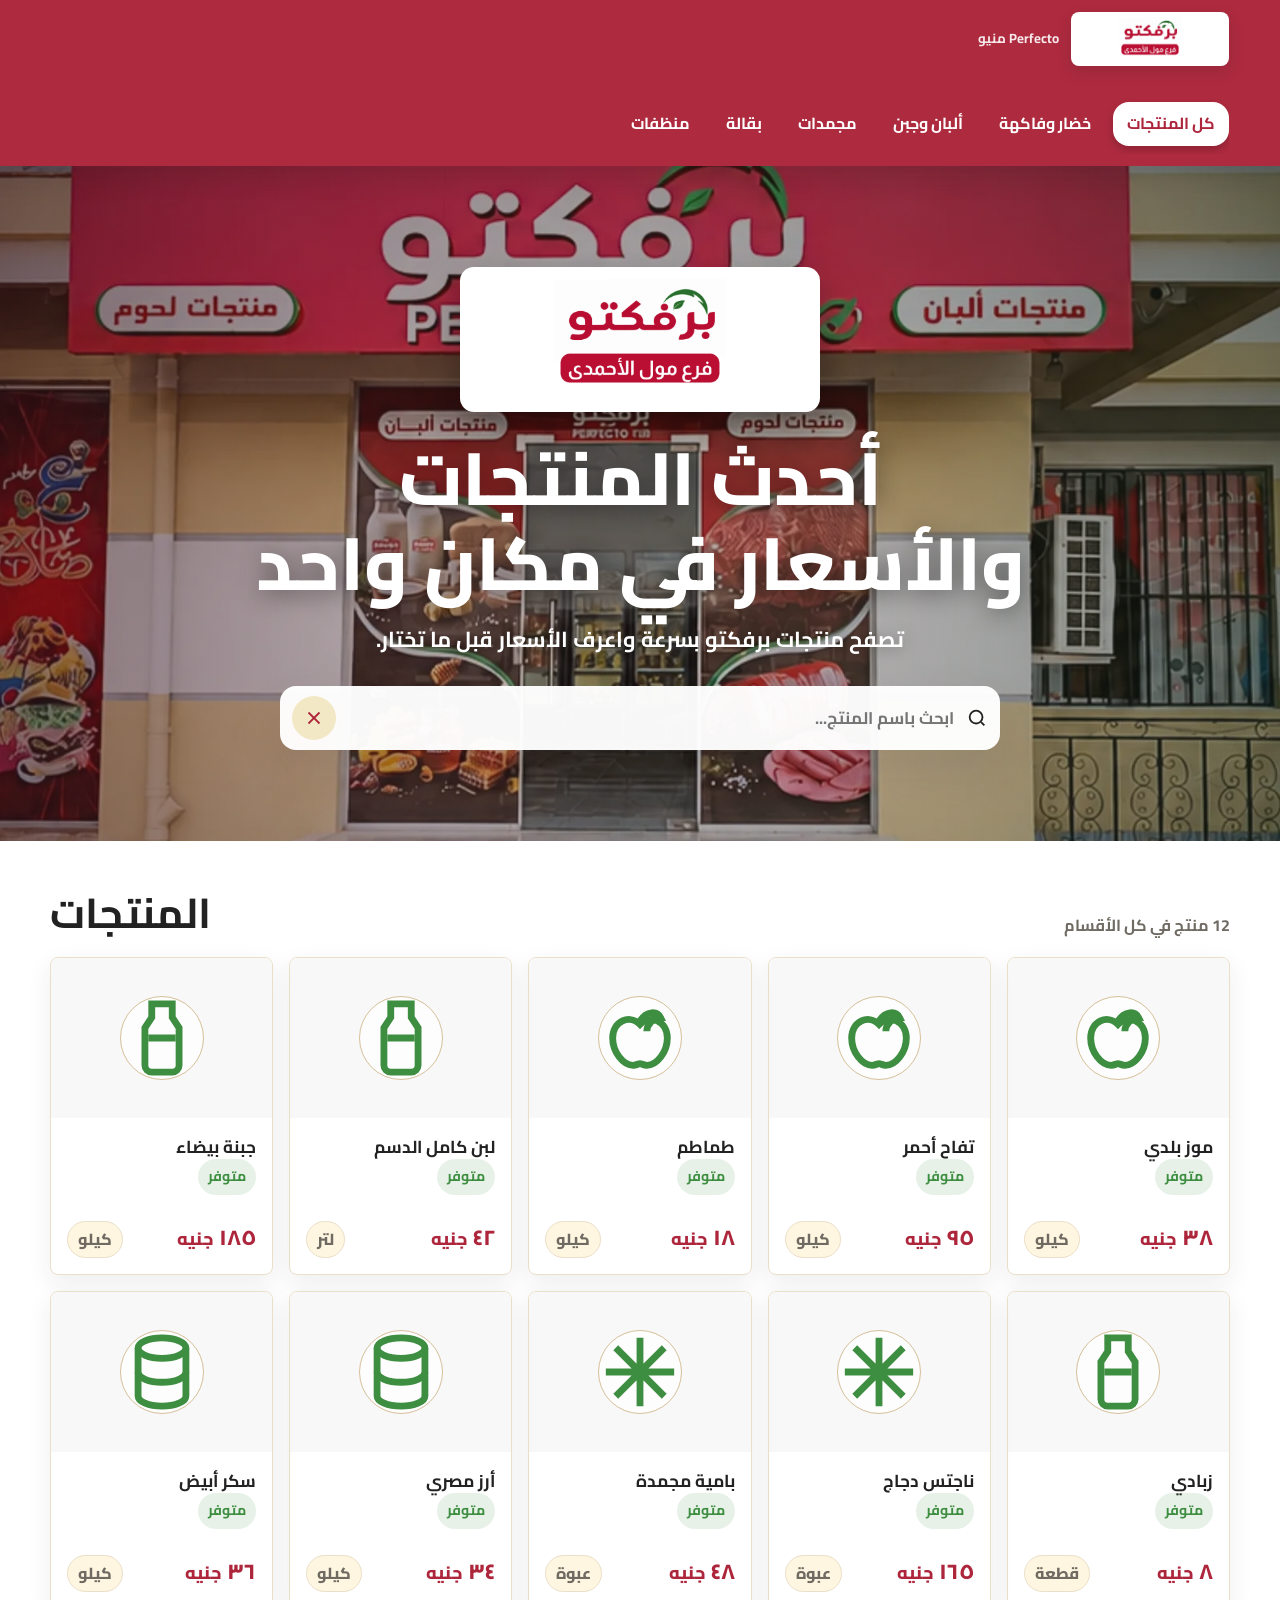
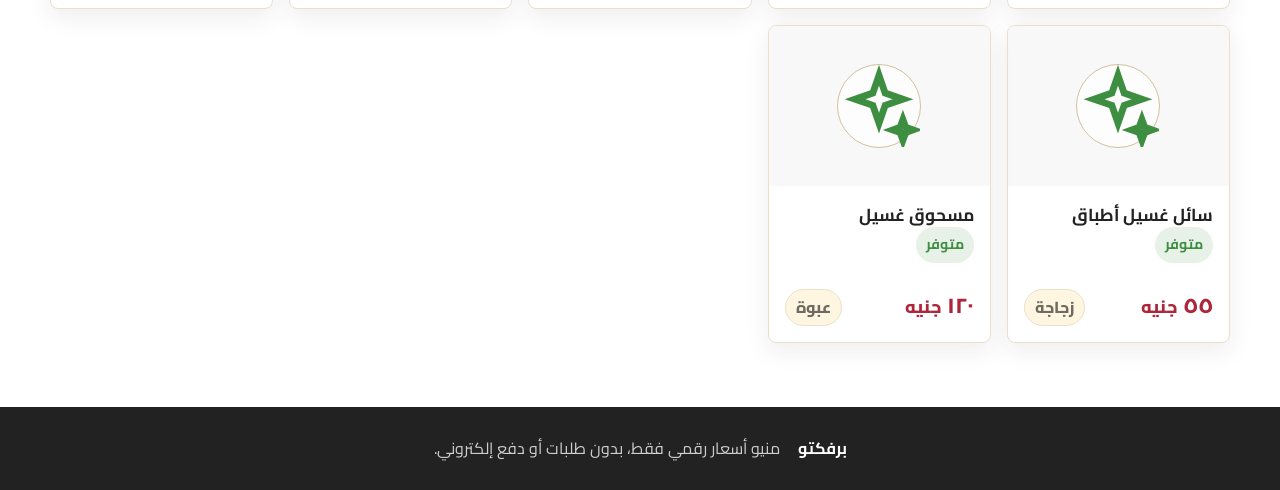
==== index.html @ bce6ad56 "1" ====
<!doctype html>
<html lang="ar" dir="rtl">
<head>
  <meta charset="utf-8">
  <meta name="viewport" content="width=device-width, initial-scale=1">
  <meta name="description" content="منيو برفكتو الرقمي لعرض المنتجات والأسعار فقط.">
  <title>Perfecto Tebo | منيو برفكتو</title>
  <link rel="preconnect" href="https://fonts.googleapis.com">
  <link rel="preconnect" href="https://fonts.gstatic.com" crossorigin>
  <link rel="preload" as="image" href="assets/images/storefront-hero.webp" fetchpriority="high">
  <link href="https://fonts.googleapis.com/css2?family=Cairo:wght@400;600;700;800&family=Tajawal:wght@400;500;700;800&display=swap" rel="stylesheet">
  <link rel="stylesheet" href="assets/css/styles.css?v=mobile-header-compact-20260912">
</head>
<body data-index-page>
  <header class="site-header" data-header>
    <a class="brand" href="index.html" aria-label="بيرفكتو ماركت منيو">
      <img class="brand-logo" src="assets/images/logo.png" alt="برفكتو" width="2000" height="1414">
      <span class="brand-text">
        <small>Perfecto منيو</small>
      </span>
    </a>
    <form class="search-panel header-search" role="search" aria-label="بحث سريع">
      <label class="sr-only" for="headerSearchInput">ابحث عن منتج</label>
      <span class="icon" data-icon="search" aria-hidden="true"></span>
      <input id="headerSearchInput" data-search type="search" placeholder="ابحث باسم المنتج..." autocomplete="off">
      <button type="button" data-clear-search aria-label="مسح البحث">
        <span class="icon" data-icon="x" aria-hidden="true"></span>
      </button>
    </form>
    <nav class="category-nav" data-header-categories></nav>
  </header>

  <main>
    <section class="hero">
      <img src="assets/images/storefront-hero.webp" alt="واجهة بيرفكتو ماركت" class="hero-image" width="1600" height="1600" fetchpriority="high">
      <div class="hero-overlay"></div>
      <div class="hero-content">
        <div class="hero-logo" aria-label="برفكتو">
          <img src="assets/images/logo.png" alt="برفكتو" width="2000" height="1414">
        </div>
        <h1>أحدث المنتجات والأسعار في مكان واحد</h1>
        <p>تصفح منتجات برفكتو بسرعة واعرف الأسعار قبل ما تختار.</p>
        <form class="search-panel" role="search">
          <label class="sr-only" for="searchInput">ابحث عن منتج</label>
          <span class="icon" data-icon="search" aria-hidden="true"></span>
          <input id="searchInput" data-search type="search" placeholder="ابحث باسم المنتج..." autocomplete="off">
          <button type="button" data-clear-search aria-label="مسح البحث">
            <span class="icon" data-icon="x" aria-hidden="true"></span>
          </button>
        </form>
      </div>
    </section>

    <section class="catalog-shell products-section" aria-labelledby="productsTitle">
      <div class="section-heading">
        <p data-results-count>جاري تحميل المنتجات...</p>
        <h2 id="productsTitle">المنتجات</h2>
      </div>
      <div class="product-grid" id="products" data-products></div>
      <div class="empty-state" data-empty hidden>
        <span class="icon" data-icon="search" aria-hidden="true"></span>
        <h3>لا توجد منتجات مطابقة</h3>
        <p>جرّب البحث بكلمة مختلفة أو اختر قسم آخر.</p>
      </div>
    </section>
  </main>

  <footer class="site-footer">
    <strong>برفكتو</strong>
    <span>منيو أسعار رقمي فقط، بدون طلبات أو دفع إلكتروني.</span>
  </footer>

  <script src="assets/js/app.js"></script>
</body>
</html>
---- assets/css/styles.css ----
:root {
  --red: #ad263c;
  --red-dark: #861b2c;
  --green: #3e8e41;
  --cream: #f3e8c5;
  --beige: #d6c09a;
  --charcoal: #222222;
  --muted: #6f6a62;
  --line: #eadfc9;
  --white: #ffffff;
  --shadow: 0 18px 45px rgba(34, 34, 34, .10);
  --soft-shadow: 0 8px 24px rgba(34, 34, 34, .08);
  --radius-card: 8px;
  --radius-control: 16px;
}

* { box-sizing: border-box; }

html {
  scroll-behavior: smooth;
  width: 100%;
  overflow-x: hidden;
}

body {
  margin: 0;
  font-family: "Cairo", "Tajawal", system-ui, sans-serif;
  background: var(--white);
  color: var(--charcoal);
  line-height: 1.7;
  width: 100%;
  min-width: 320px;
  min-height: 100vh;
  overflow-x: hidden;
}

a { color: inherit; text-decoration: none; }
img { display: block; max-width: 100%; }
button, input { font: inherit; }

main {
  width: 100%;
  min-width: 0;
  overflow: hidden;
}

.sr-only {
  position: absolute;
  width: 1px;
  height: 1px;
  overflow: hidden;
  clip: rect(0, 0, 0, 0);
  white-space: nowrap;
}

.site-header {
  position: sticky;
  top: 0;
  z-index: 50;
  display: flex;
  align-items: center;
  flex-wrap: wrap; /* Allow items to wrap on smaller screens */
  gap: 18px;
  min-height: 76px;
  width: 100%;
  max-width: 100%;
  padding: 12px clamp(16px, 4vw, 56px); /* padding-block for vertical padding */
  background: rgba(173, 38, 60, .98);
  color: var(--white);
  box-shadow: 0 10px 24px rgba(34, 34, 34, .14);
}

.site-header.compact {
  position: sticky;
}

.brand,
.hero-logo {
  display: inline-flex;
  align-items: center;
  gap: 12px;
}

.brand {
  flex-shrink: 0; /* Prevent the brand from shrinking */
}

.brand-text {
  min-width: 0;
}

.brand-text strong,
.brand-text small {
  overflow: hidden;
  text-overflow: ellipsis;
  white-space: nowrap;
}

.brand-logo {
  width: clamp(104px, 16vw, 158px);
  height: 54px;
  object-fit: contain;
  object-position: center;
  border-radius: 8px;
  background: var(--white);
  padding: 5px 8px;
  box-shadow: 0 6px 16px rgba(34, 34, 34, .16);
}

.brand-text,
.hero-logo span:last-child {
  display: grid;
  gap: 0;
}

.brand strong,
.hero-logo strong {
  font-size: clamp(1.15rem, 2.7vw, 1.8rem);
  line-height: 1.1;
}

.brand small,
.hero-logo small {
  opacity: .9;
  font-weight: 700;
  letter-spacing: 0;
}

.category-nav {
  display: flex;
  gap: 8px;
  align-items: center;
  overflow-x: auto;
  flex: 1 0 100%; /* Ensures it takes full width when wrapped, flex-grow, flex-shrink, flex-basis */
  min-width: 0;
  padding: 8px 0; /* Add vertical padding */
  margin-top: 10px; /* Add some margin from the brand when it wraps */
}

.category-link,
.back-link {
  min-height: 44px;
  display: inline-flex;
  align-items: center;
  gap: 8px;
  padding: 8px 14px;
  border-radius: var(--radius-control);
  font-weight: 700;
  transition: transform .2s ease, background .2s ease;
  white-space: nowrap;
}

.category-link:hover,
.back-link:hover {
  background: rgba(255, 255, 255, .16);
  transform: translateY(-1px);
}

.category-link.active {
  background: var(--white);
  color: var(--red);
  box-shadow: 0 4px 8px rgba(0,0,0,.2);
}

.hero {
  position: relative;
  width: 100%;
  min-width: 0;
  height: clamp(500px, 75vh, 680px);
  height: clamp(500px, 75svh, 680px);
  display: grid;
  place-items: center;
  overflow: hidden;
  isolation: isolate;
  background:
    radial-gradient(circle at 50% 18%, rgba(255, 255, 255, .16), transparent 34%),
    linear-gradient(135deg, var(--red), var(--red-dark) 54%, var(--cream));
}

.hero-image,
.hero-overlay {
  position: absolute;
  inset: 0;
  width: 100%;
  height: 100%;
}

.hero-image {
  object-fit: cover;
  object-position: center 34%;
  z-index: -2;
  background: var(--red);
}

.hero-overlay {
  z-index: -1;
  background:
    linear-gradient(180deg, rgba(34, 34, 34, .22), rgba(34, 34, 34, .18)),
    linear-gradient(90deg, rgba(173, 38, 60, .18), rgba(62, 142, 65, .10));
}

.hero-content {
  width: min(920px, calc(100% - 32px));
  color: var(--white);
  text-align: center;
  padding: 54px 0 44px;
  animation: fadeUp .55s ease both;
}

.hero-logo {
  justify-content: center;
  margin-bottom: 24px;
}

.hero-logo img {
  width: min(360px, 82vw);
  max-height: 145px;
  object-fit: contain;
  border-radius: 14px;
  background: var(--white);
  padding: 12px 20px;
  box-shadow: 0 18px 40px rgba(0, 0, 0, .34);
}

.hero h1 {
  margin: 0;
  font-size: clamp(2rem, 7vw, 4.6rem);
  line-height: 1.15;
  font-weight: 800;
  text-shadow: 0 3px 24px rgba(0, 0, 0, .45);
  text-wrap: balance;
}

.hero p {
  margin: 16px auto 28px;
  max-width: 680px;
  font-size: clamp(1rem, 2.8vw, 1.35rem);
  font-weight: 700;
  text-shadow: 0 2px 16px rgba(0, 0, 0, .35);
  text-wrap: balance;
}

.search-panel {
  position: relative;
  display: flex;
  align-items: center;
  gap: 10px;
  width: min(720px, 100%);
  min-height: 64px;
  margin: 0 auto;
  padding: 8px 12px;
  border-radius: var(--radius-control);
  background: rgba(255, 255, 255, .97);
  color: var(--charcoal);
  box-shadow: var(--shadow);
}

.header-search {
  display: none;
}

.search-panel input {
  flex: 1;
  min-width: 0;
  border: 0;
  outline: 0;
  background: transparent;
  color: var(--charcoal);
  font-size: 1.05rem;
  font-weight: 700;
}

.search-panel button {
  display: grid;
  place-items: center;
  width: 44px;
  height: 44px;
  border: 0;
  border-radius: 50%;
  background: var(--cream);
  color: var(--red);
  cursor: pointer;
}

.sticky-search {
  position: sticky;
  top: 92px;
  z-index: 20;
  margin-top: 20px;
}

.catalog-shell,
.page-title {
  width: min(1180px, calc(100% - 32px));
  margin: 0 auto;
}

.catalog-shell {
  padding: 48px 0 8px;
}

.products-section {
  padding-bottom: 64px;
}

.section-heading {
  display: flex;
  align-items: end;
  justify-content: space-between;
  gap: 16px;
  margin-bottom: 18px;
}

.section-heading p,
.page-title p {
  margin: 0;
  color: var(--muted);
  font-weight: 700;
}

.section-heading h2,
.page-title h1 {
  margin: 0;
  font-size: clamp(1.7rem, 4vw, 2.6rem);
  line-height: 1.2;
}

.category-strip {
  display: grid;
  grid-template-columns: repeat(auto-fit, minmax(170px, 1fr));
  gap: 14px;
}

.category-card {
  min-height: 118px;
  border: 1px solid var(--line);
  border-radius: var(--radius-card);
  background: linear-gradient(180deg, #fff, #fffaf0);
  padding: 18px;
  text-align: right;
  cursor: pointer;
  box-shadow: var(--soft-shadow);
  transition: transform .22s ease, box-shadow .22s ease, background .22s ease, color .22s ease;
}

.category-card:hover,
.product-card:hover {
  transform: translateY(-4px);
  box-shadow: var(--shadow);
}

.category-card.active {
  color: var(--white);
  background: var(--red);
  border-color: var(--red);
}

.category-card .icon {
  color: var(--green);
  margin-bottom: 12px;
}

.category-card.active .icon {
  color: var(--white);
}

.category-card strong {
  display: block;
  font-size: 1.1rem;
  line-height: 1.4;
}

.category-card small {
  color: inherit;
  opacity: .82;
  font-weight: 700;
}

.product-grid {
  display: grid;
  grid-template-columns: repeat(auto-fill, minmax(210px, 1fr));
  gap: 16px;
}

.product-card {
  display: grid;
  grid-template-rows: 160px 1fr;
  min-height: 318px;
  border: 1px solid var(--line);
  border-radius: var(--radius-card);
  background: var(--white);
  overflow: hidden;
  box-shadow: var(--soft-shadow);
  animation: fadeUp .34s ease both;
  transition: transform .22s ease, box-shadow .22s ease, opacity .22s ease;
}

.product-card.unavailable {
  opacity: .78;
}

.product-media {
  display: grid;
  place-items: center;
  overflow: hidden;
  background: #f8f8f8;
}

.product-media img {
  width: 100%;
  height: 100%;
  object-fit: cover;
}

.product-card.unavailable .product-media img {
  opacity: .78;
}

.placeholder {
  width: 84px;
  height: 84px;
  display: grid;
  place-items: center;
  border-radius: 50%;
  color: var(--green);
  background: rgba(255, 255, 255, .7);
  border: 1px solid var(--beige);
}

.product-body {
  display: flex;
  flex-direction: column;
  gap: 10px;
  padding: 16px;
}

.product-body h3 {
  margin: 0;
  font-size: 1.08rem;
  line-height: 1.45;
  overflow-wrap: anywhere;
}

.product-meta {
  display: flex;
  align-items: baseline;
  justify-content: space-between;
  gap: 8px;
  margin-top: auto;
}

.status-badge {
  display: inline-flex;
  align-items: center;
  padding: 6px 10px;
  border-radius: 999px;
  font-weight: 700;
  font-size: .88rem;
}

.status-available {
  background: rgba(62, 142, 65, .12);
  color: var(--green);
}

.status-unavailable {
  background: rgba(111, 106, 98, .12);
  color: var(--muted);
}

.price {
  display: flex;
  align-items: baseline;
  gap: 5px;
  color: var(--red);
  font-weight: 800;
  font-size: 1.35rem;
}

.unit {
  color: var(--muted);
  font-weight: 800;
  background: #fff6e1;
  border: 1px solid var(--line);
  border-radius: 999px;
  padding: 4px 10px;
  white-space: nowrap;
}

.availability {
  display: inline-flex;
  align-items: center;
  gap: 6px;
  color: var(--green);
  font-weight: 800;
  font-size: .9rem;
}

.availability::before {
  content: "";
  width: 8px;
  height: 8px;
  border-radius: 50%;
  background: currentColor;
}

.empty-state {
  margin: 24px 0;
  padding: 42px 20px;
  text-align: center;
  border-radius: var(--radius-card);
  border: 1px dashed var(--beige);
  background: var(--cream);
}

.empty-state h3 {
  margin: 8px 0 4px;
}

.empty-state p {
  margin: 0;
  color: var(--muted);
  font-weight: 700;
}

.page-main {
  background: linear-gradient(180deg, var(--cream), var(--white) 280px);
}

.page-title {
  padding: 34px 0 8px;
}

.back-link {
  color: var(--red);
  background: rgba(255, 255, 255, .78);
  margin-bottom: 14px;
}

.site-footer {
  display: flex;
  flex-wrap: wrap;
  align-items: center;
  justify-content: center;
  gap: 10px 18px;
  padding: 28px 16px;
  background: var(--charcoal);
  color: var(--white);
  text-align: center;
}

.site-footer span {
  color: rgba(255, 255, 255, .78);
}

.icon {
  width: 22px;
  height: 22px;
  display: inline-block;
  flex: 0 0 auto;
}

@keyframes fadeUp {
  from { opacity: 0; transform: translateY(12px); }
  to { opacity: 1; transform: translateY(0); }
}

@media (max-width: 720px) {
  main {
    padding-top: 118px;
  }

  .site-header,
  .site-header.compact {
    position: fixed;
    inset: 0 0 auto 0;
    display: grid;
    grid-template-columns: 1fr;
    align-items: start;
    min-height: 118px;
    padding: 8px 10px 10px;
    gap: 6px;
  }

  .top-nav {
    display: none;
  }

  .brand {
    width: 100%;
    justify-content: space-between;
    flex-direction: row-reverse;
  }

  .category-nav {
    display: flex;
    flex: none;
    width: 100%;
    order: 3;
    gap: 7px;
    margin: 0;
    padding: 2px 0 4px;
    overflow-x: auto;
    overscroll-behavior-inline: contain;
    scrollbar-width: none;
    scroll-snap-type: x proximity;
  }

  .category-nav::-webkit-scrollbar {
    display: none;
  }

  .category-link {
    min-height: 36px;
    padding: 6px 12px;
    border-radius: 999px;
    font-size: .82rem;
    background: rgba(255, 255, 255, .13);
    scroll-snap-align: start;
  }

  .category-link.active {
    background: var(--white);
    color: var(--red);
    box-shadow: 0 5px 14px rgba(34, 34, 34, .18);
  }

  .site-header .header-search {
    display: flex;
    order: 2;
    width: 100%;
    height: 0;
    min-height: 0;
    max-height: 0;
    margin: 0;
    padding: 0 8px;
    opacity: 0;
    overflow: hidden;
    transform: translateY(-8px) scale(.985);
    pointer-events: none;
    visibility: hidden;
    box-shadow: 0 10px 24px rgba(34, 34, 34, .16);
    transition:
      height .28s ease,
      max-height .28s ease,
      min-height .28s ease,
      padding .28s ease,
      visibility .28s ease,
      opacity .2s ease,
      transform .28s ease;
  }

  body.is-scrolled .site-header .header-search {
    height: auto;
    min-height: 46px;
    max-height: 54px;
    padding: 5px 8px;
    opacity: 1;
    transform: translateY(0) scale(1);
    pointer-events: auto;
    visibility: visible;
  }

  body.is-scrolled .site-header {
    background: rgba(173, 38, 60, .98);
    box-shadow: 0 12px 28px rgba(34, 34, 34, .20);
  }

  .brand small {
    font-size: .75rem;
  }

  .hero {
    height: clamp(445px, 72vh, 545px);
    height: clamp(445px, 72svh, 545px);
    align-items: start;
  }

  .hero-image {
    object-position: center 8%;
  }

  .hero-content {
    width: calc(100% - 24px);
    padding: 34px 0 22px;
    transform: translateY(-18px);
  }

  .hero-logo {
    margin-bottom: 16px;
  }

  .brand-logo {
    width: 96px;
    height: 46px;
  }

  .hero-logo img {
    width: min(270px, 76vw);
    max-height: 110px;
    padding: 8px 14px;
  }

  .hero h1 {
    font-size: clamp(1.55rem, 7vw, 2.2rem);
  }

  .hero p {
    margin: 10px auto 16px;
    font-size: .95rem;
  }

  .search-panel {
    min-height: 58px;
  }

  .site-header .header-search {
    min-height: 0;
  }

  .hero .search-panel {
    transition: opacity .22s ease, transform .26s ease;
  }

  body.is-scrolled .hero .search-panel {
    opacity: 0;
    transform: translateY(-14px) scale(.97);
    pointer-events: none;
  }

  .catalog-shell,
  .page-title {
    width: min(100% - 24px, 1180px);
  }

  .catalog-shell {
    padding-top: 34px;
  }

  .products-section {
    padding-bottom: 44px;
  }

  .section-heading {
    display: grid;
    align-items: start;
  }

  .section-heading h2,
  .page-title h1 {
    font-size: clamp(1.45rem, 7vw, 2rem);
  }

  .section-heading p,
  .page-title p {
    font-size: .9rem;
  }

  .category-strip {
    display: flex;
    overflow-x: auto;
    margin-inline: -12px;
    padding-inline: 12px;
    padding-bottom: 8px;
    scroll-snap-type: x mandatory;
  }

  .category-card {
    min-width: clamp(142px, 42vw, 176px);
    min-height: 104px;
    padding: 14px;
    scroll-snap-align: start;
  }

  .category-card strong {
    font-size: 1rem;
  }

  .category-card small {
    font-size: .78rem;
  }

  .product-grid {
    grid-template-columns: 1fr;
    gap: 12px;
  }

  .product-card {
    grid-template-columns: clamp(104px, 34vw, 132px) minmax(0, 1fr);
    grid-template-rows: auto;
    min-height: 136px;
  }

  .product-media {
    min-height: 136px;
  }

  .product-body {
    padding: 12px;
    gap: 8px;
  }

  .product-body h3 {
    font-size: 1rem;
  }

  .price {
    font-size: clamp(1.18rem, 6vw, 1.45rem);
  }

  .unit {
    padding: 3px 8px;
    font-size: .78rem;
  }

  .sticky-search {
    top: 82px;
  }
}

@media (max-width: 480px) {
  main {
    padding-top: 112px;
  }

  .site-header {
    min-height: 112px;
    padding: 7px 10px 9px;
  }

  .brand {
    gap: 8px;
  }

  .brand-logo {
    width: clamp(82px, 28vw, 108px);
    height: 42px;
    padding: 4px 6px;
  }

  .brand strong {
    font-size: .98rem;
  }

  .brand small {
    font-size: .68rem;
  }

  .hero {
    height: clamp(430px, 72vh, 500px);
    height: clamp(430px, 72svh, 500px);
  }

  .hero-content {
    width: calc(100% - 20px);
    padding-top: 26px;
    transform: translateY(-18px);
  }

  .hero-logo {
    margin-bottom: 12px;
  }

  .hero-logo img {
    width: min(240px, 72vw);
    max-height: 96px;
    border-radius: 12px;
  }

  .hero h1 {
    font-size: clamp(1.35rem, 7vw, 1.9rem);
    line-height: 1.22;
  }

  .hero p {
    font-size: .88rem;
    line-height: 1.55;
  }

  .search-panel {
    min-height: 52px;
    gap: 8px;
    padding: 6px 8px;
    border-radius: 14px;
  }

  .site-header .header-search {
    border-radius: 14px;
    height: 0;
    min-height: 0;
  }

  body.is-scrolled .site-header .header-search {
    height: auto;
    min-height: 44px;
    max-height: 50px;
    padding: 5px 8px;
  }

  .search-panel input {
    font-size: .9rem;
  }

  .search-panel button {
    width: 38px;
    height: 38px;
  }

  .icon {
    width: 20px;
    height: 20px;
  }

  .catalog-shell,
  .page-title {
    width: min(100% - 20px, 1180px);
  }

  .page-title {
    padding-top: 24px;
  }

  .back-link {
    min-height: 40px;
    padding: 7px 11px;
  }

  .product-card {
    grid-template-columns: clamp(96px, 32vw, 118px) minmax(0, 1fr);
    min-height: 128px;
  }

  .product-media {
    min-height: 128px;
  }

  .placeholder {
    width: 68px;
    height: 68px;
  }
}

@media (max-width: 360px) {
  .brand small {
    display: none;
  }

  .site-header {
    min-height: 104px;
  }

  main {
    padding-top: 104px;
  }

  .hero {
    height: clamp(405px, 72vh, 460px);
    height: clamp(405px, 72svh, 460px);
  }

  .hero-logo img {
    width: min(210px, 70vw);
    max-height: 84px;
  }

  .hero h1 {
    font-size: clamp(1.22rem, 7vw, 1.6rem);
  }

  .hero p {
    display: none;
  }

  .product-card {
    grid-template-columns: 92px minmax(0, 1fr);
  }

  .product-media {
    min-height: 122px;
  }

  .product-body {
    padding: 10px;
  }

  .availability {
    font-size: .78rem;
  }
}

@media (max-height: 520px) and (orientation: landscape) {
  .hero {
    height: auto;
    min-height: 360px;
  }

  .hero-content {
    padding: 22px 0;
  }

  .hero-logo img {
    width: min(220px, 42vw);
    max-height: 86px;
  }

  .hero p {
    display: none;
  }
}
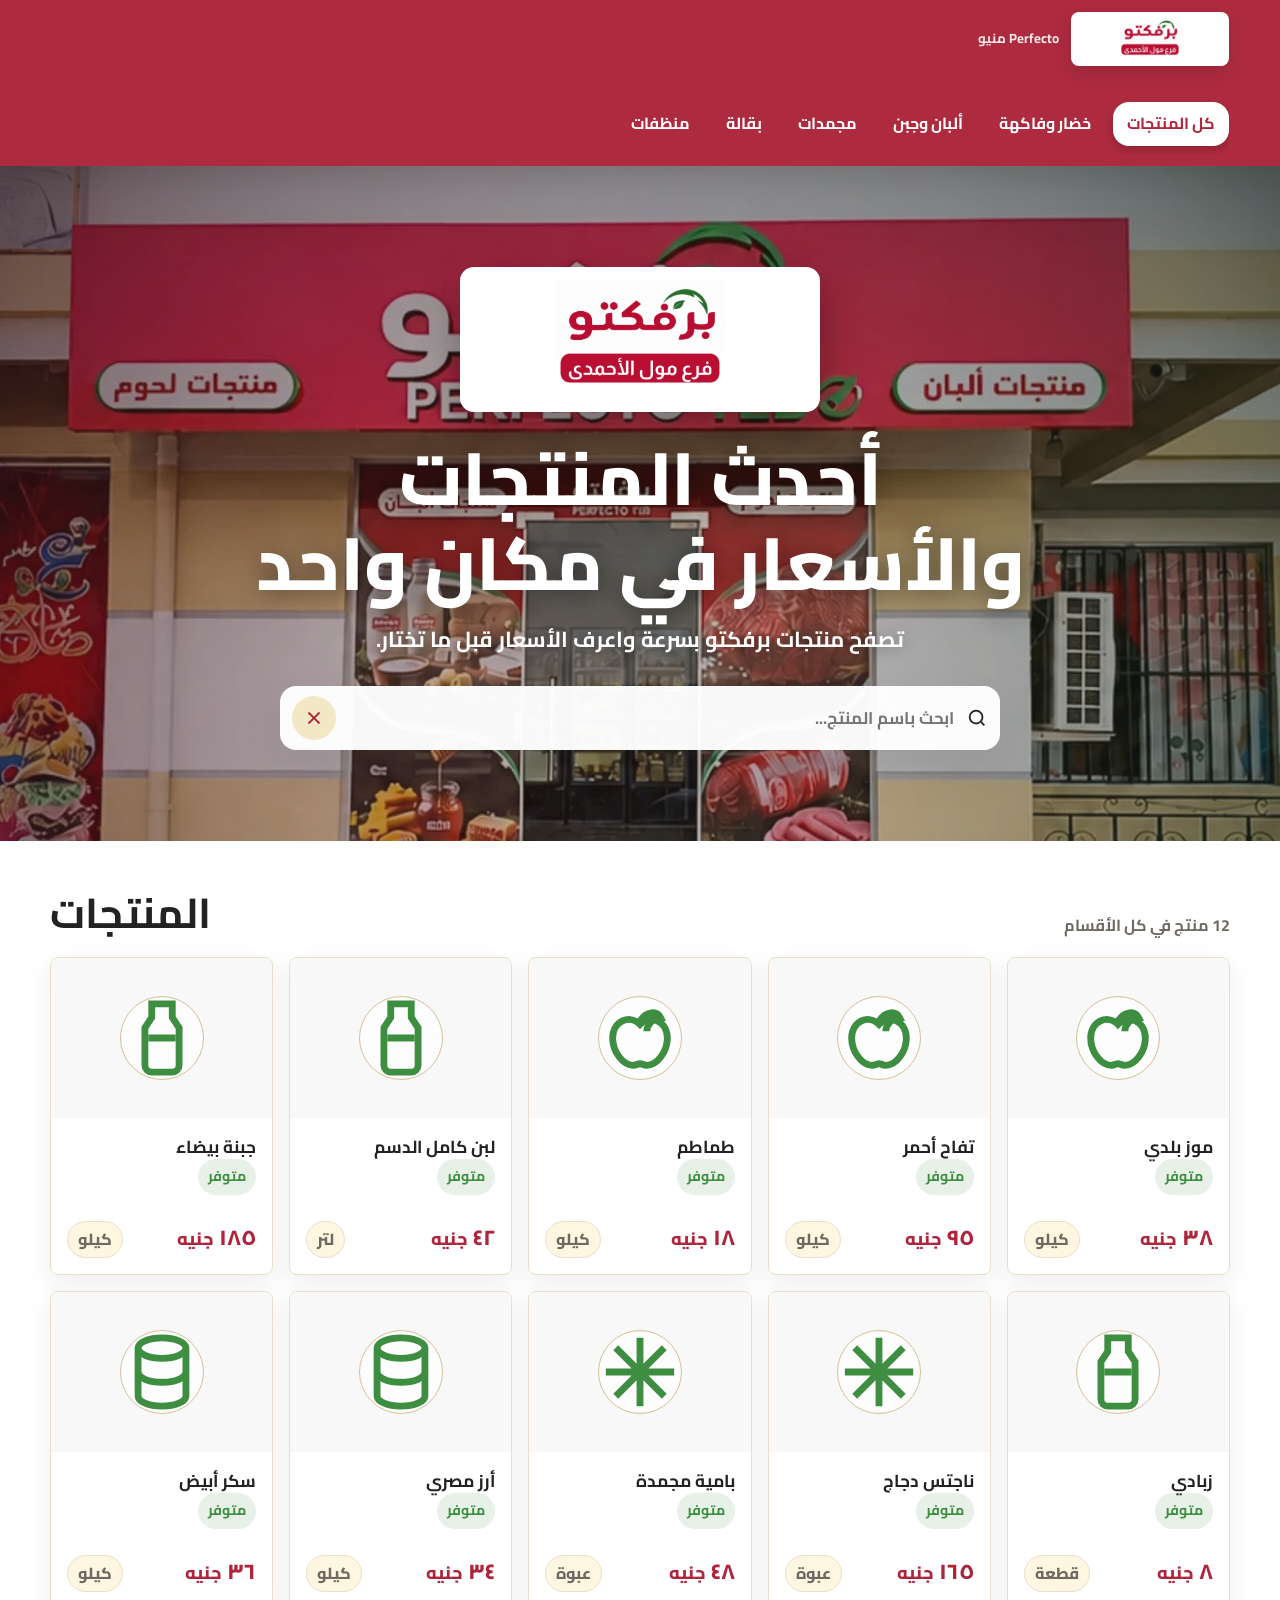
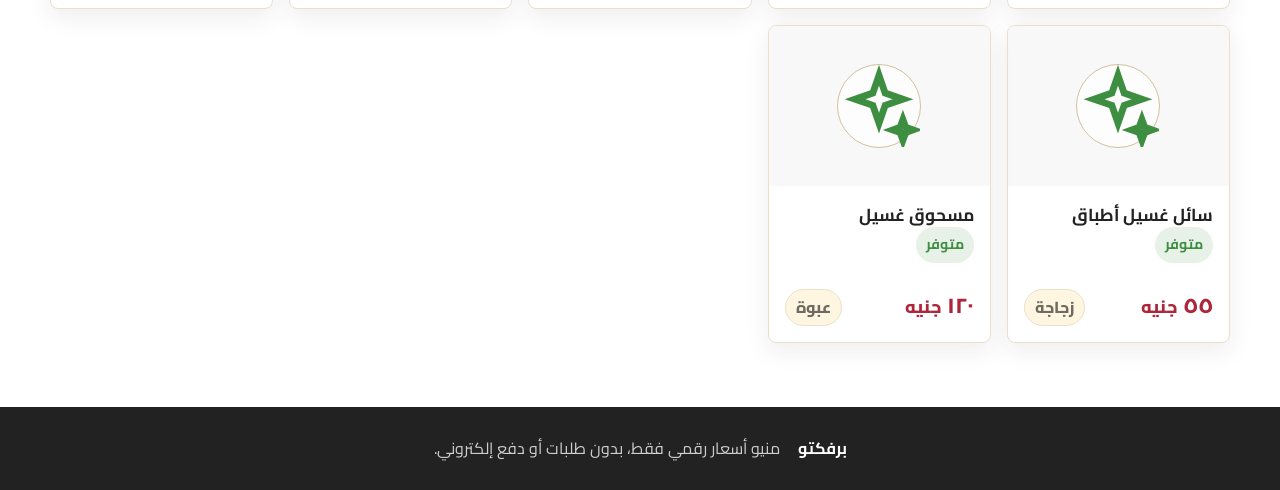
==== commit ff566012: "36" ====
--- a/index.html
+++ b/index.html
@@ -9,7 +9,7 @@
   <link rel="preconnect" href="https://fonts.gstatic.com" crossorigin>
   <link rel="preload" as="image" href="assets/images/storefront-hero.webp" fetchpriority="high">
   <link href="https://fonts.googleapis.com/css2?family=Cairo:wght@400;600;700;800&family=Tajawal:wght@400;500;700;800&display=swap" rel="stylesheet">
-  <link rel="stylesheet" href="assets/css/styles.css?v=mobile-header-compact-20260912">
+  <link rel="stylesheet" href="assets/css/styles.css?v=mobile-categories-search-20260912">
 </head>
 <body data-index-page>
   <header class="site-header" data-header>
@@ -48,6 +48,7 @@
             <span class="icon" data-icon="x" aria-hidden="true"></span>
           </button>
         </form>
+        <nav class="category-nav hero-category-nav" data-hero-categories aria-label="أقسام المنتجات"></nav>
       </div>
     </section>
 
@@ -70,6 +71,6 @@
     <span>منيو أسعار رقمي فقط، بدون طلبات أو دفع إلكتروني.</span>
   </footer>
 
-  <script src="assets/js/app.js"></script>
+  <script src="assets/js/app.js?v=mobile-categories-search-20260912"></script>
 </body>
 </html>
--- a/assets/css/styles.css
+++ b/assets/css/styles.css
@@ -137,6 +137,10 @@
   margin-top: 10px; /* Add some margin from the brand when it wraps */
 }
 
+.hero-category-nav {
+  display: none;
+}
+
 .category-link,
 .back-link {
   min-height: 44px;
@@ -570,6 +574,10 @@
     padding-top: 118px;
   }
 
+  body[data-index-page] main {
+    padding-top: 0;
+  }
+
   .site-header,
   .site-header.compact {
     position: fixed;
@@ -580,6 +588,12 @@
     min-height: 118px;
     padding: 8px 10px 10px;
     gap: 6px;
+    transition: background .24s ease, box-shadow .24s ease, min-height .24s ease;
+  }
+
+  body[data-index-page]:not(.is-scrolled) .site-header {
+    background: linear-gradient(180deg, rgba(34, 34, 34, .46), rgba(34, 34, 34, .06) 78%, transparent);
+    box-shadow: none;
   }
 
   .top-nav {
@@ -606,6 +620,19 @@
     scroll-snap-type: x proximity;
   }
 
+  body[data-index-page]:not(.is-scrolled) .site-header .category-nav {
+    height: 0;
+    min-height: 0;
+    max-height: 0;
+    padding-top: 0;
+    padding-bottom: 0;
+    opacity: 0;
+    overflow: hidden;
+    transform: translateY(-8px) scale(.985);
+    pointer-events: none;
+    visibility: hidden;
+  }
+
   .category-nav::-webkit-scrollbar {
     display: none;
   }
@@ -623,6 +650,17 @@
     background: var(--white);
     color: var(--red);
     box-shadow: 0 5px 14px rgba(34, 34, 34, .18);
+  }
+
+  .site-header .category-nav,
+  .hero-category-nav {
+    transition:
+      max-height .28s ease,
+      min-height .28s ease,
+      padding .28s ease,
+      visibility .28s ease,
+      opacity .2s ease,
+      transform .28s ease;
   }
 
   .site-header .header-search {
@@ -682,8 +720,8 @@
 
   .hero-content {
     width: calc(100% - 24px);
-    padding: 34px 0 22px;
-    transform: translateY(-18px);
+    padding: 126px 0 22px;
+    transform: translateY(-8px);
   }
 
   .hero-logo {
@@ -722,7 +760,35 @@
     transition: opacity .22s ease, transform .26s ease;
   }
 
-  body.is-scrolled .hero .search-panel {
+  .hero-category-nav {
+    display: flex;
+    width: min(100%, 720px);
+    margin: 10px auto 0;
+    padding: 2px 0 4px;
+    overflow-x: auto;
+    overscroll-behavior-inline: contain;
+    scrollbar-width: none;
+  }
+
+  .hero-category-nav::-webkit-scrollbar {
+    display: none;
+  }
+
+  .hero-category-nav .category-link {
+    background: rgba(255, 255, 255, .24);
+    color: var(--white);
+    text-shadow: 0 2px 10px rgba(0, 0, 0, .28);
+    box-shadow: 0 8px 18px rgba(34, 34, 34, .16);
+  }
+
+  .hero-category-nav .category-link.active {
+    background: var(--white);
+    color: var(--red);
+    text-shadow: none;
+  }
+
+  body.is-scrolled .hero .search-panel,
+  body.is-scrolled .hero-category-nav {
     opacity: 0;
     transform: translateY(-14px) scale(.97);
     pointer-events: none;
@@ -823,6 +889,10 @@
     padding-top: 112px;
   }
 
+  body[data-index-page] main {
+    padding-top: 0;
+  }
+
   .site-header {
     min-height: 112px;
     padding: 7px 10px 9px;
@@ -853,8 +923,8 @@
 
   .hero-content {
     width: calc(100% - 20px);
-    padding-top: 26px;
-    transform: translateY(-18px);
+    padding-top: 116px;
+    transform: translateY(-8px);
   }
 
   .hero-logo {
@@ -953,9 +1023,17 @@
     padding-top: 104px;
   }
 
+  body[data-index-page] main {
+    padding-top: 0;
+  }
+
   .hero {
     height: clamp(405px, 72vh, 460px);
     height: clamp(405px, 72svh, 460px);
+  }
+
+  .hero-content {
+    padding-top: 108px;
   }
 
   .hero-logo img {
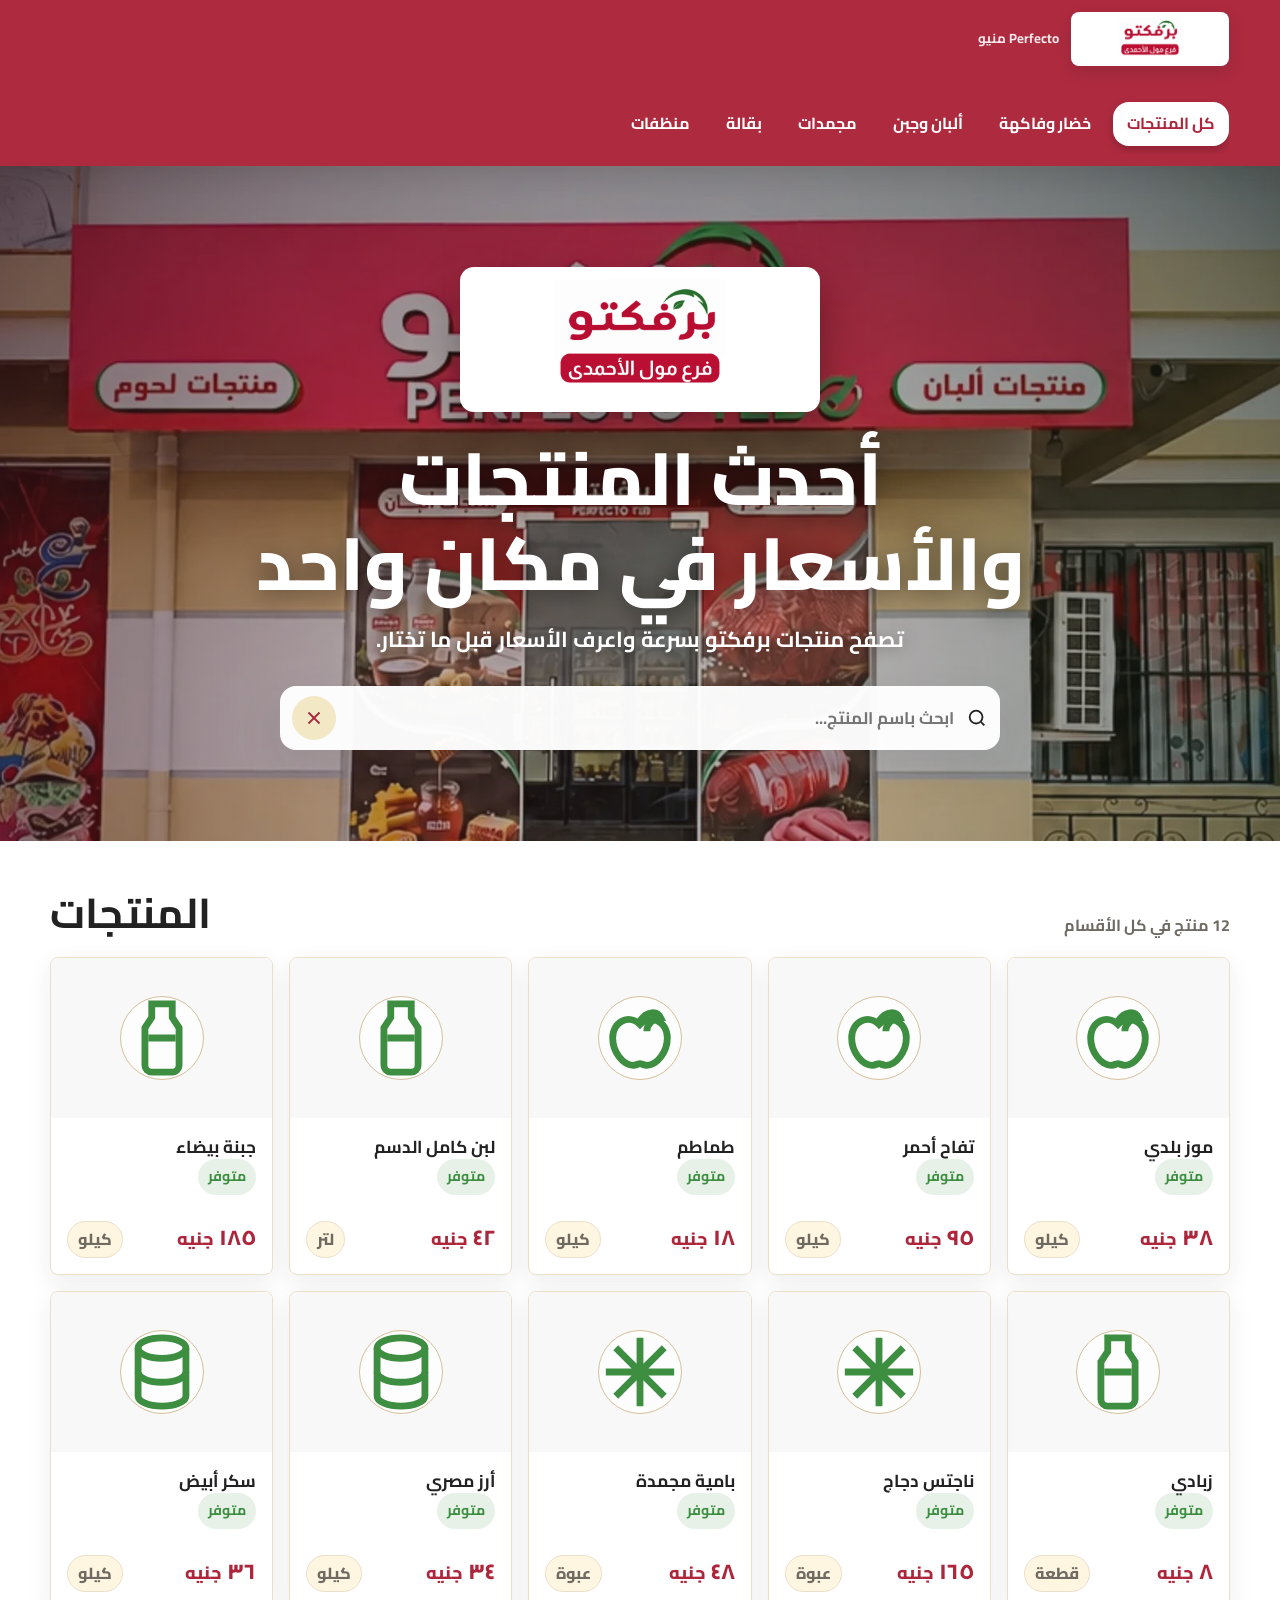
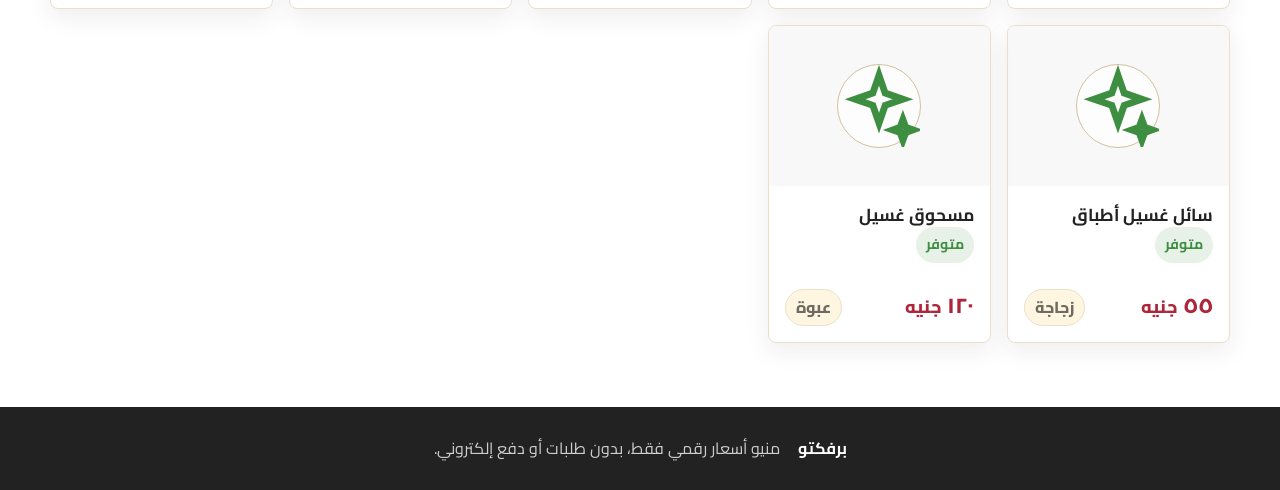
==== commit 3e7dd274: "6" ====
--- a/index.html
+++ b/index.html
@@ -9,7 +9,7 @@
   <link rel="preconnect" href="https://fonts.gstatic.com" crossorigin>
   <link rel="preload" as="image" href="assets/images/storefront-hero.webp" fetchpriority="high">
   <link href="https://fonts.googleapis.com/css2?family=Cairo:wght@400;600;700;800&family=Tajawal:wght@400;500;700;800&display=swap" rel="stylesheet">
-  <link rel="stylesheet" href="assets/css/styles.css?v=mobile-categories-search-20260912">
+  <link rel="stylesheet" href="assets/css/styles.css?v=mobile-width-fix-20260912">
 </head>
 <body data-index-page>
   <header class="site-header" data-header>
@@ -71,6 +71,6 @@
     <span>منيو أسعار رقمي فقط، بدون طلبات أو دفع إلكتروني.</span>
   </footer>
 
-  <script src="assets/js/app.js?v=mobile-categories-search-20260912"></script>
+  <script src="assets/js/app.js?v=mobile-width-fix-20260912"></script>
 </body>
 </html>
--- a/assets/css/styles.css
+++ b/assets/css/styles.css
@@ -719,7 +719,10 @@
   }
 
   .hero-content {
-    width: calc(100% - 24px);
+    width: min(calc(100vw - 20px), 430px);
+    max-width: calc(100% - 20px);
+    min-width: 0;
+    overflow: hidden;
     padding: 126px 0 22px;
     transform: translateY(-8px);
   }
@@ -741,14 +744,20 @@
 
   .hero h1 {
     font-size: clamp(1.55rem, 7vw, 2.2rem);
+    max-width: 100%;
+    overflow-wrap: anywhere;
   }
 
   .hero p {
     margin: 10px auto 16px;
     font-size: .95rem;
+    max-width: 100%;
+    overflow-wrap: anywhere;
   }
 
   .search-panel {
+    width: 100%;
+    max-width: 100%;
     min-height: 58px;
   }
 
@@ -762,7 +771,8 @@
 
   .hero-category-nav {
     display: flex;
-    width: min(100%, 720px);
+    width: 100%;
+    max-width: 100%;
     margin: 10px auto 0;
     padding: 2px 0 4px;
     overflow-x: auto;
@@ -922,7 +932,8 @@
   }
 
   .hero-content {
-    width: calc(100% - 20px);
+    width: min(calc(100vw - 18px), 430px);
+    max-width: calc(100% - 18px);
     padding-top: 116px;
     transform: translateY(-8px);
   }
@@ -938,7 +949,7 @@
   }
 
   .hero h1 {
-    font-size: clamp(1.35rem, 7vw, 1.9rem);
+    font-size: clamp(1.24rem, 6.4vw, 1.78rem);
     line-height: 1.22;
   }
 
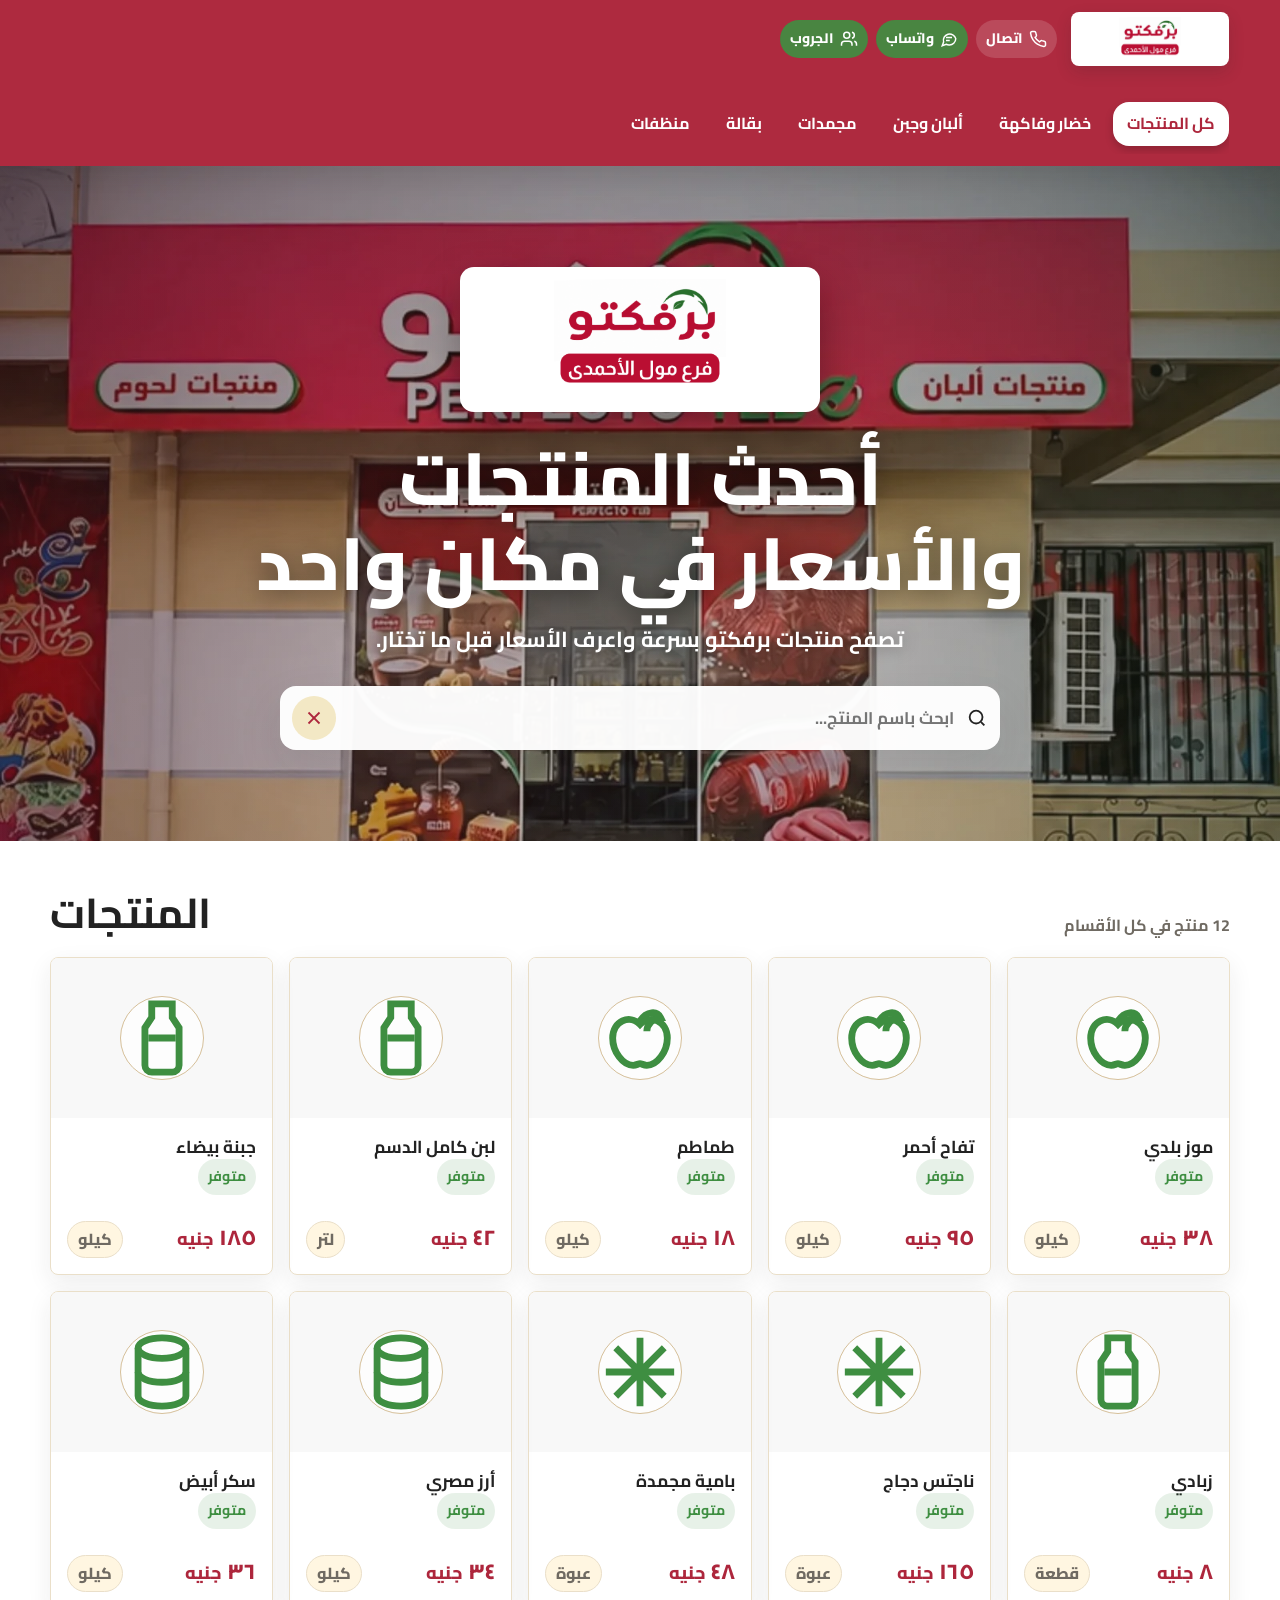
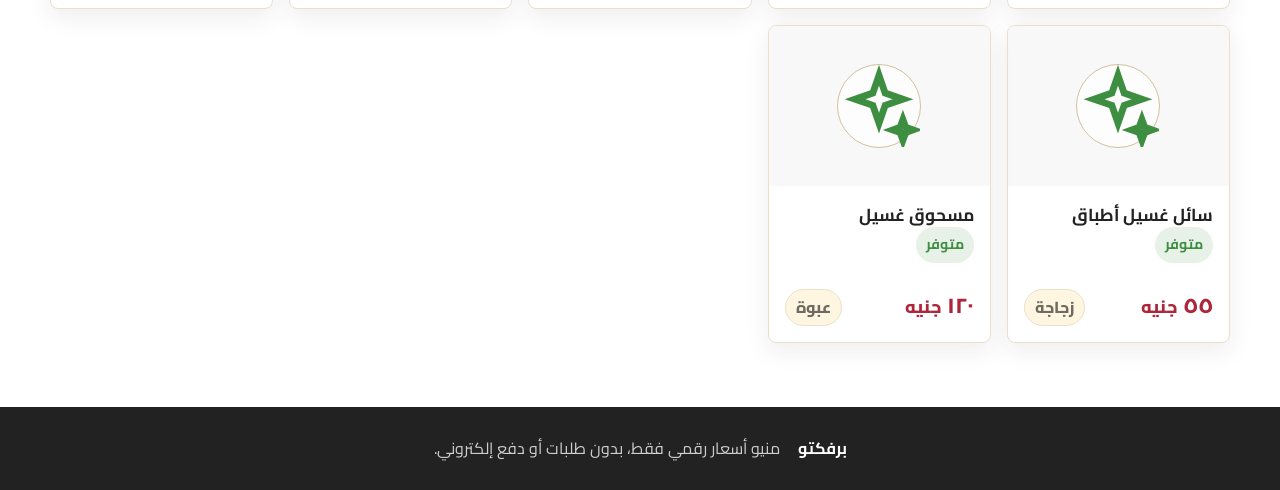
==== commit 1fb5b839: "3" ====
--- a/index.html
+++ b/index.html
@@ -9,16 +9,29 @@
   <link rel="preconnect" href="https://fonts.gstatic.com" crossorigin>
   <link rel="preload" as="image" href="assets/images/storefront-hero.webp" fetchpriority="high">
   <link href="https://fonts.googleapis.com/css2?family=Cairo:wght@400;600;700;800&family=Tajawal:wght@400;500;700;800&display=swap" rel="stylesheet">
-  <link rel="stylesheet" href="assets/css/styles.css?v=mobile-width-fix-20260912">
+  <link rel="stylesheet" href="assets/css/styles.css?v=mobile-contact-header-20260913">
 </head>
 <body data-index-page>
   <header class="site-header" data-header>
-    <a class="brand" href="index.html" aria-label="بيرفكتو ماركت منيو">
-      <img class="brand-logo" src="assets/images/logo.png" alt="برفكتو" width="2000" height="1414">
-      <span class="brand-text">
-        <small>Perfecto منيو</small>
-      </span>
-    </a>
+    <div class="header-top">
+      <a class="brand" href="index.html" aria-label="بيرفكتو ماركت منيو">
+        <img class="brand-logo" src="assets/images/logo.png" alt="برفكتو" width="2000" height="1414">
+      </a>
+      <div class="header-actions" aria-label="تواصل مع برفكتو">
+        <a class="contact-button" href="tel:+201041868826" aria-label="اتصل ببرفكتو">
+          <span class="icon" data-icon="phone" aria-hidden="true"></span>
+          <span>اتصال</span>
+        </a>
+        <a class="contact-button whatsapp" href="https://wa.me/201041868826" target="_blank" rel="noopener" aria-label="افتح محادثة واتساب مع برفكتو">
+          <span class="icon" data-icon="message" aria-hidden="true"></span>
+          <span>واتساب</span>
+        </a>
+        <a class="contact-button whatsapp" href="https://chat.whatsapp.com/BfSubD9wUJw41xMh2eT6Fw" target="_blank" rel="noopener" aria-label="انضم إلى مجموعة واتساب برفكتو">
+          <span class="icon" data-icon="users" aria-hidden="true"></span>
+          <span>الجروب</span>
+        </a>
+      </div>
+    </div>
     <form class="search-panel header-search" role="search" aria-label="بحث سريع">
       <label class="sr-only" for="headerSearchInput">ابحث عن منتج</label>
       <span class="icon" data-icon="search" aria-hidden="true"></span>
@@ -71,6 +84,6 @@
     <span>منيو أسعار رقمي فقط، بدون طلبات أو دفع إلكتروني.</span>
   </footer>
 
-  <script src="assets/js/app.js?v=mobile-width-fix-20260912"></script>
+  <script src="assets/js/app.js?v=mobile-contact-header-20260913"></script>
 </body>
 </html>
--- a/assets/css/styles.css
+++ b/assets/css/styles.css
@@ -74,6 +74,13 @@
   position: sticky;
 }
 
+.header-top {
+  display: flex;
+  align-items: center;
+  gap: 14px;
+  min-width: 0;
+}
+
 .brand,
 .hero-logo {
   display: inline-flex;
@@ -83,6 +90,48 @@
 
 .brand {
   flex-shrink: 0; /* Prevent the brand from shrinking */
+}
+
+.header-actions {
+  display: flex;
+  align-items: center;
+  gap: 8px;
+  min-width: 0;
+}
+
+.contact-button {
+  min-height: 38px;
+  display: inline-flex;
+  align-items: center;
+  justify-content: center;
+  gap: 6px;
+  padding: 6px 10px;
+  border-radius: 999px;
+  background: rgba(255, 255, 255, .15);
+  color: var(--white);
+  font-size: .86rem;
+  font-weight: 800;
+  white-space: nowrap;
+  transition: transform .2s ease, background .2s ease, color .2s ease, box-shadow .2s ease;
+}
+
+.contact-button:hover {
+  transform: translateY(-1px);
+  background: var(--white);
+  color: var(--red);
+}
+
+.contact-button.whatsapp {
+  background: rgba(62, 142, 65, .9);
+}
+
+.contact-button .icon {
+  width: 18px;
+  height: 18px;
+}
+
+.contact-button span:last-child {
+  line-height: 1;
 }
 
 .brand-text {
@@ -592,6 +641,10 @@
   }
 
   body[data-index-page]:not(.is-scrolled) .site-header {
+    min-height: 56px;
+  }
+
+  body[data-index-page]:not(.is-scrolled) .site-header {
     background: linear-gradient(180deg, rgba(34, 34, 34, .46), rgba(34, 34, 34, .06) 78%, transparent);
     box-shadow: none;
   }
@@ -600,10 +653,81 @@
     display: none;
   }
 
+  .header-top {
+    width: 100%;
+    order: 1;
+    justify-content: space-between;
+    gap: 8px;
+  }
+
   .brand {
-    width: 100%;
-    justify-content: space-between;
-    flex-direction: row-reverse;
+    min-width: 0;
+    flex: 0 0 auto;
+    order: 2;
+  }
+
+  body[data-index-page]:not(.is-scrolled) .brand {
+    width: 0;
+    opacity: 0;
+    overflow: hidden;
+    transform: translateY(-8px) scale(.985);
+    pointer-events: none;
+    visibility: hidden;
+  }
+
+  body.is-scrolled .brand,
+  body[data-category-page] .brand {
+    width: auto;
+    opacity: 1;
+    transform: translateY(0) scale(1);
+    pointer-events: auto;
+    visibility: visible;
+  }
+
+  .brand {
+    transition:
+      width .28s ease,
+      opacity .2s ease,
+      transform .28s ease,
+      visibility .28s ease;
+  }
+
+  .header-actions {
+    flex: 1 1 auto;
+    order: 1;
+    justify-content: flex-end;
+    overflow-x: auto;
+    scrollbar-width: none;
+  }
+
+  .header-actions::-webkit-scrollbar {
+    display: none;
+  }
+
+  body[data-index-page]:not(.is-scrolled) .header-actions {
+    justify-content: flex-start;
+  }
+
+  .contact-button {
+    min-height: 38px;
+    padding: 7px 10px;
+    background: rgba(255, 255, 255, .92);
+    color: var(--red);
+    box-shadow: 0 8px 18px rgba(34, 34, 34, .18);
+  }
+
+  .contact-button.whatsapp {
+    background: rgba(62, 142, 65, .96);
+    color: var(--white);
+  }
+
+  .contact-button span:last-child {
+    font-size: .78rem;
+  }
+
+  .brand {
+    width: auto;
+    justify-content: center;
   }
 
   .category-nav {
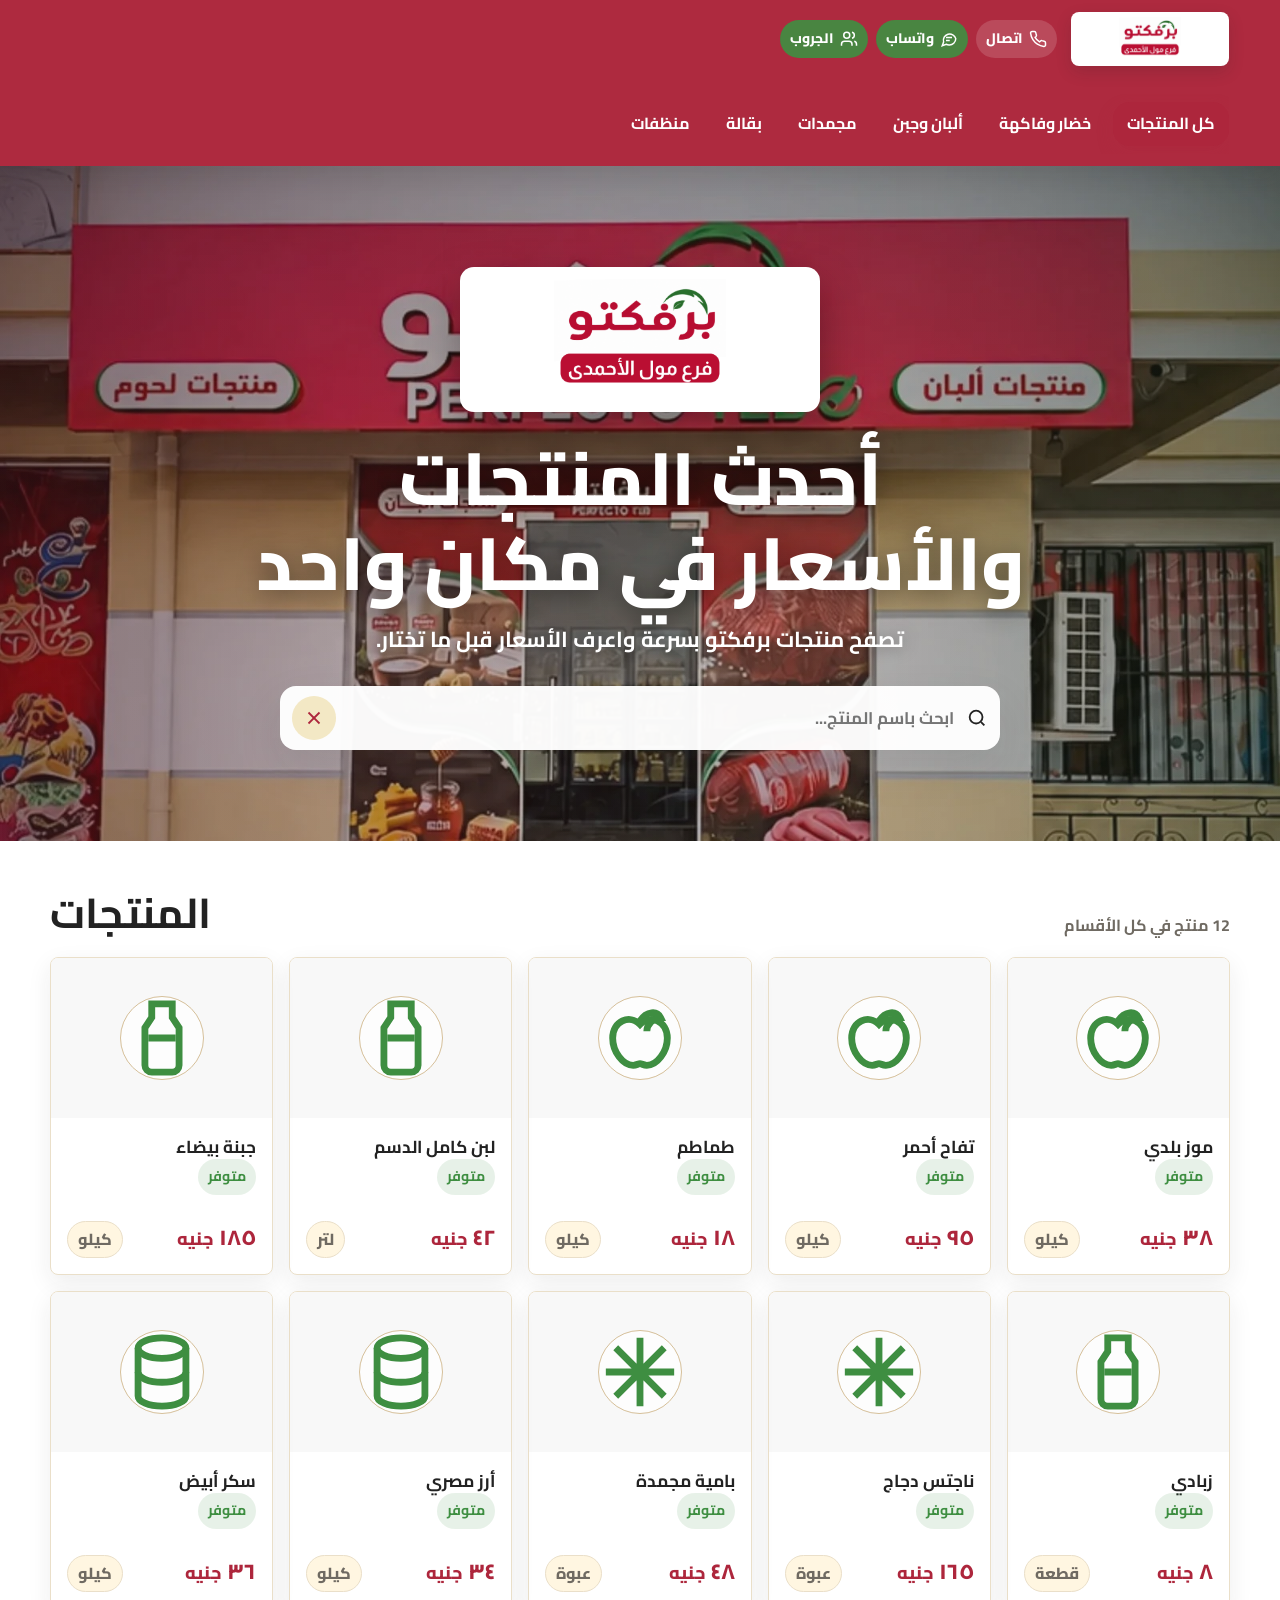
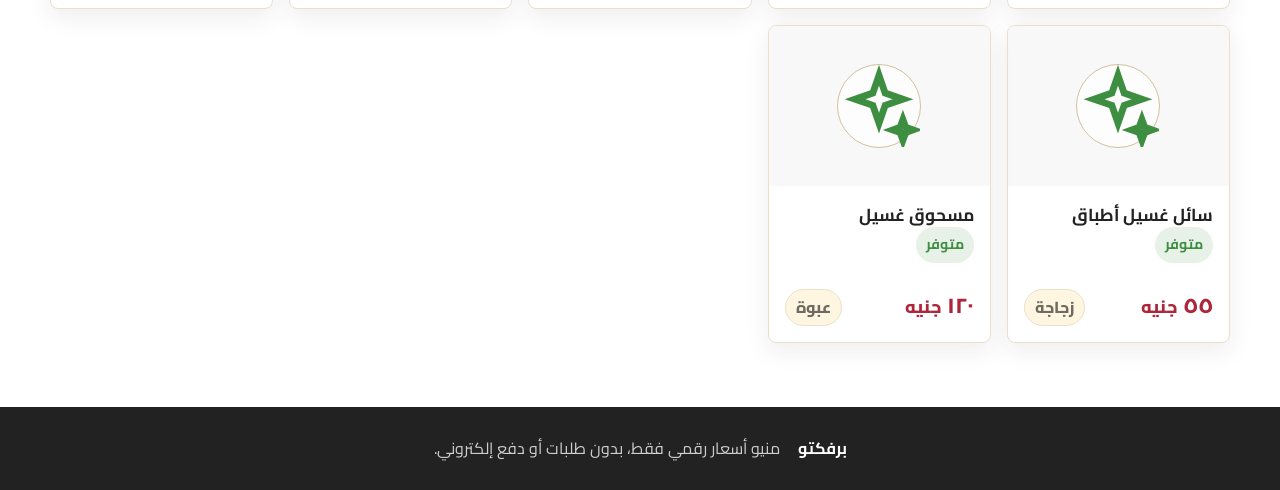
==== commit d861e621: "f" ====
--- a/index.html
+++ b/index.html
@@ -9,7 +9,7 @@
   <link rel="preconnect" href="https://fonts.gstatic.com" crossorigin>
   <link rel="preload" as="image" href="assets/images/storefront-hero.webp" fetchpriority="high">
   <link href="https://fonts.googleapis.com/css2?family=Cairo:wght@400;600;700;800&family=Tajawal:wght@400;500;700;800&display=swap" rel="stylesheet">
-  <link rel="stylesheet" href="assets/css/styles.css?v=mobile-contact-header-20260913">
+  <link rel="stylesheet" href="assets/css/styles.css?v=active-category-red-20260913">
 </head>
 <body data-index-page>
   <header class="site-header" data-header>
@@ -84,6 +84,6 @@
     <span>منيو أسعار رقمي فقط، بدون طلبات أو دفع إلكتروني.</span>
   </footer>
 
-  <script src="assets/js/app.js?v=mobile-contact-header-20260913"></script>
+  <script src="assets/js/app.js?v=active-category-red-20260913"></script>
 </body>
 </html>
--- a/assets/css/styles.css
+++ b/assets/css/styles.css
@@ -112,7 +112,14 @@
   font-size: .86rem;
   font-weight: 800;
   white-space: nowrap;
-  transition: transform .2s ease, background .2s ease, color .2s ease, box-shadow .2s ease;
+  transition:
+    flex-basis .28s ease,
+    min-height .28s ease,
+    padding .28s ease,
+    transform .28s ease,
+    background .2s ease,
+    color .2s ease,
+    box-shadow .2s ease;
 }
 
 .contact-button:hover {
@@ -199,7 +206,7 @@
   padding: 8px 14px;
   border-radius: var(--radius-control);
   font-weight: 700;
-  transition: transform .2s ease, background .2s ease;
+  transition: transform .2s ease, background .2s ease, color .2s ease, box-shadow .2s ease;
   white-space: nowrap;
 }
 
@@ -210,9 +217,9 @@
 }
 
 .category-link.active {
-  background: var(--white);
-  color: var(--red);
-  box-shadow: 0 4px 8px rgba(0,0,0,.2);
+  background: var(--red);
+  color: var(--white);
+  box-shadow: 0 7px 16px rgba(173, 38, 60, .28);
 }
 
 .hero {
@@ -645,8 +652,8 @@
   }
 
   body[data-index-page]:not(.is-scrolled) .site-header {
-    background: linear-gradient(180deg, rgba(34, 34, 34, .46), rgba(34, 34, 34, .06) 78%, transparent);
-    box-shadow: none;
+    background: rgba(173, 38, 60, .98);
+    box-shadow: 0 10px 24px rgba(34, 34, 34, .14);
   }
 
   .top-nav {
@@ -698,6 +705,7 @@
     justify-content: flex-end;
     overflow-x: auto;
     scrollbar-width: none;
+    transition: gap .28s ease, transform .28s ease;
   }
 
   .header-actions::-webkit-scrollbar {
@@ -705,15 +713,25 @@
   }
 
   body[data-index-page]:not(.is-scrolled) .header-actions {
-    justify-content: flex-start;
+    width: 100%;
+    flex: 1 1 100%;
+    justify-content: space-between;
+    gap: 8px;
   }
 
   .contact-button {
+    flex: 0 0 auto;
     min-height: 38px;
     padding: 7px 10px;
     background: rgba(255, 255, 255, .92);
     color: var(--red);
     box-shadow: 0 8px 18px rgba(34, 34, 34, .18);
+  }
+
+  body[data-index-page]:not(.is-scrolled) .contact-button {
+    flex: 1 1 0;
+    min-height: 40px;
+    padding: 7px 8px;
   }
 
   .contact-button.whatsapp {
@@ -771,9 +789,9 @@
   }
 
   .category-link.active {
-    background: var(--white);
-    color: var(--red);
-    box-shadow: 0 5px 14px rgba(34, 34, 34, .18);
+    background: var(--red);
+    color: var(--white);
+    box-shadow: 0 7px 16px rgba(173, 38, 60, .28);
   }
 
   .site-header .category-nav,
@@ -909,15 +927,15 @@
   }
 
   .hero-category-nav .category-link {
-    background: rgba(255, 255, 255, .24);
-    color: var(--white);
-    text-shadow: 0 2px 10px rgba(0, 0, 0, .28);
-    box-shadow: 0 8px 18px rgba(34, 34, 34, .16);
-  }
-
-  .hero-category-nav .category-link.active {
     background: var(--white);
     color: var(--red);
+    text-shadow: none;
+    box-shadow: 0 8px 18px rgba(34, 34, 34, .16);
+  }
+
+  .hero-category-nav .category-link.active {
+    background: var(--red);
+    color: var(--white);
     text-shadow: none;
   }
 
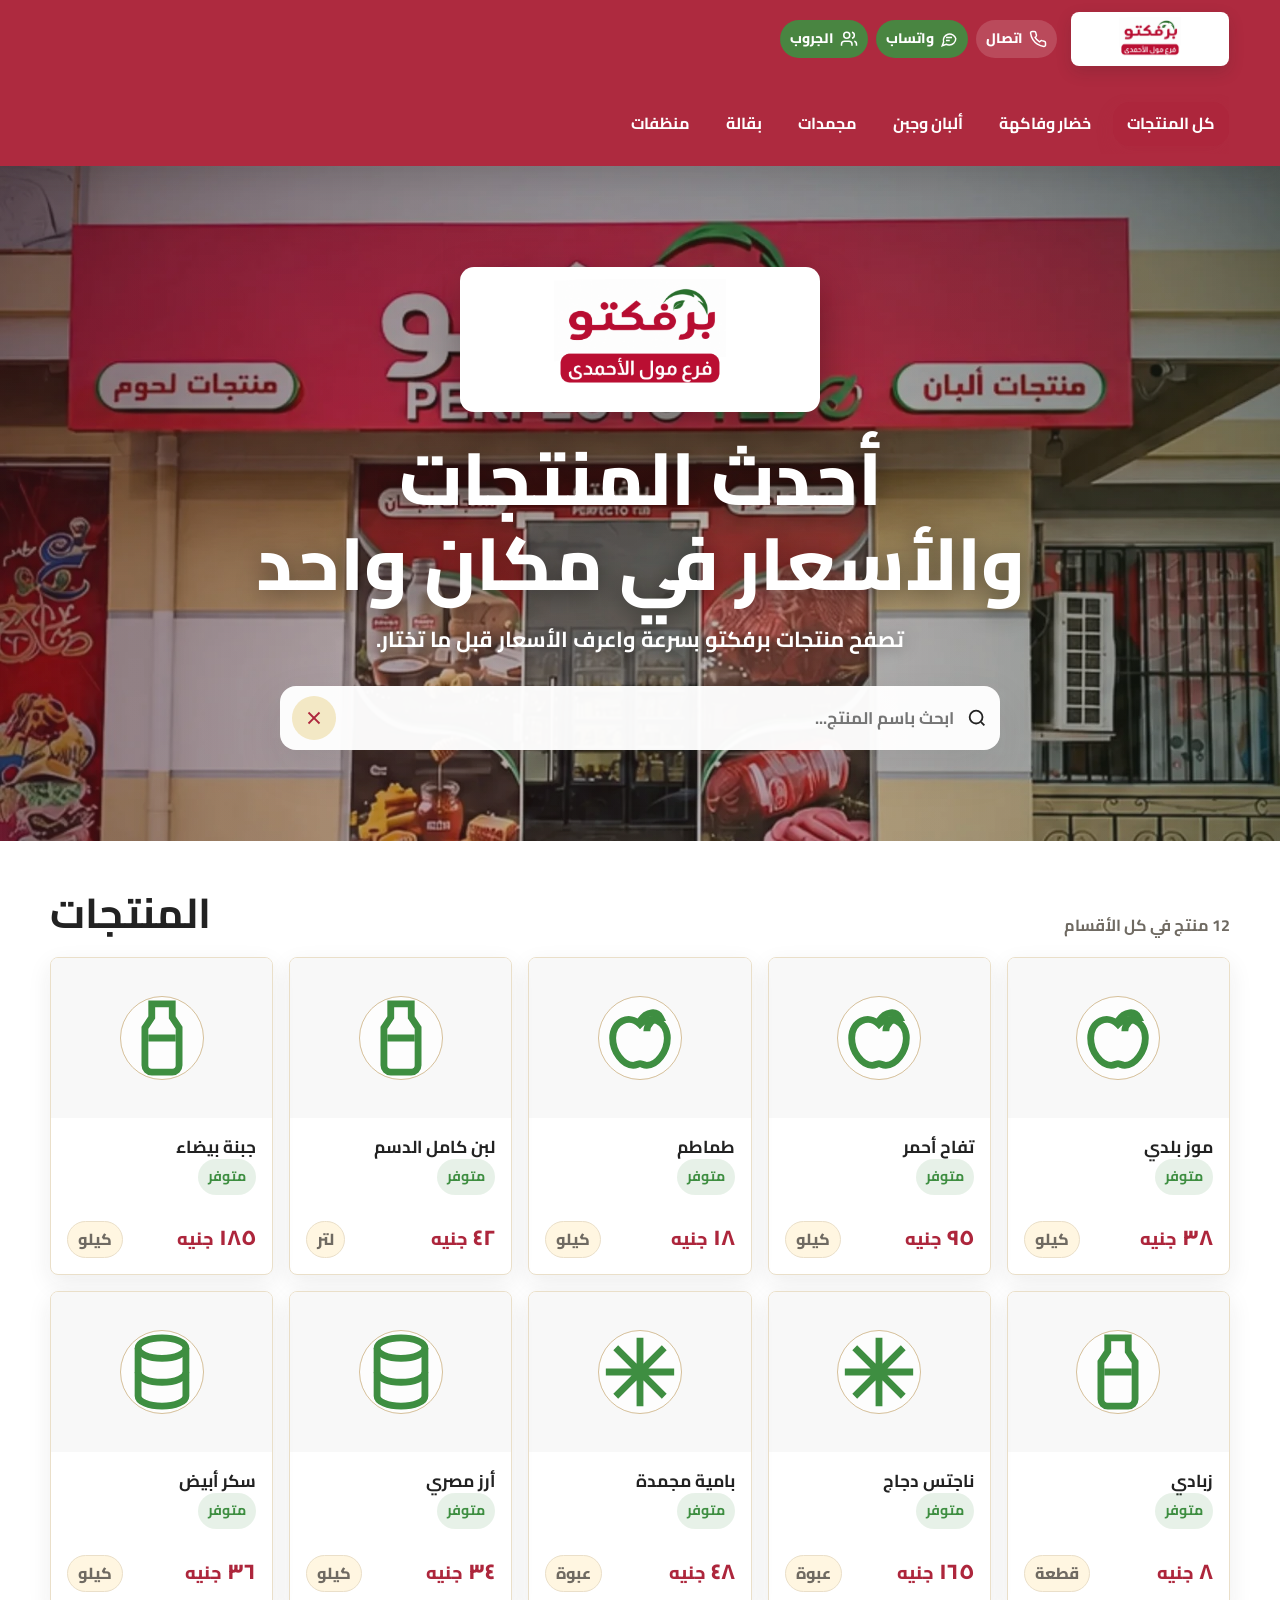
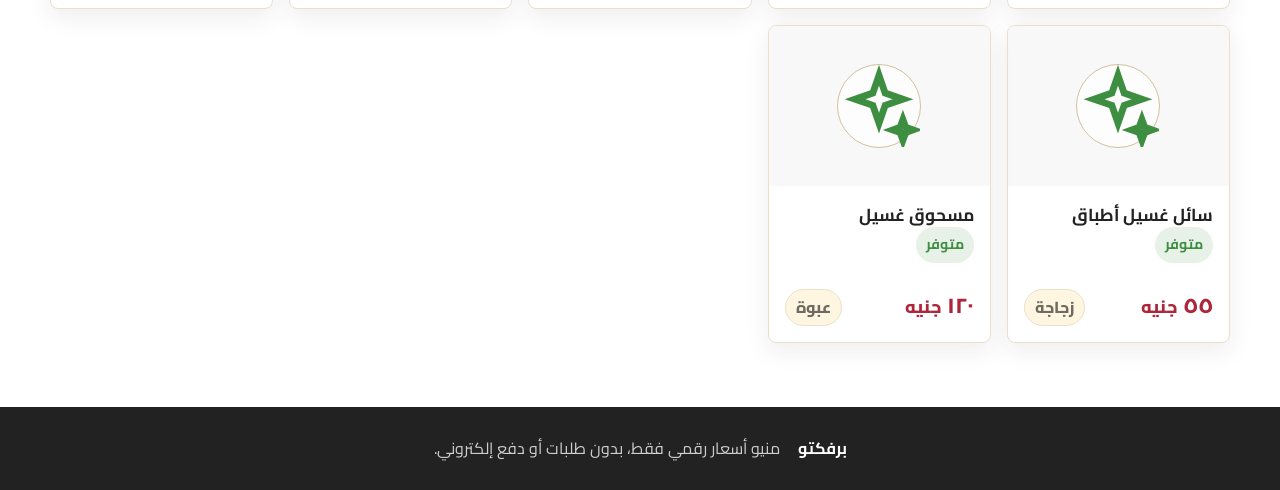
==== commit afbb44b8: "3" ====
--- a/index.html
+++ b/index.html
@@ -9,7 +9,7 @@
   <link rel="preconnect" href="https://fonts.gstatic.com" crossorigin>
   <link rel="preload" as="image" href="assets/images/storefront-hero.webp" fetchpriority="high">
   <link href="https://fonts.googleapis.com/css2?family=Cairo:wght@400;600;700;800&family=Tajawal:wght@400;500;700;800&display=swap" rel="stylesheet">
-  <link rel="stylesheet" href="assets/css/styles.css?v=active-category-red-20260913">
+  <link rel="stylesheet" href="assets/css/styles.css?v=matched-category-flip-20260913">
 </head>
 <body data-index-page>
   <header class="site-header" data-header>
@@ -84,6 +84,6 @@
     <span>منيو أسعار رقمي فقط، بدون طلبات أو دفع إلكتروني.</span>
   </footer>
 
-  <script src="assets/js/app.js?v=active-category-red-20260913"></script>
+  <script src="assets/js/app.js?v=matched-category-flip-20260913"></script>
 </body>
 </html>
--- a/assets/css/styles.css
+++ b/assets/css/styles.css
@@ -784,8 +784,10 @@
     padding: 6px 12px;
     border-radius: 999px;
     font-size: .82rem;
-    background: rgba(255, 255, 255, .13);
+    background: var(--white);
+    color: var(--red);
     scroll-snap-align: start;
+    box-shadow: 0 8px 18px rgba(34, 34, 34, .16);
   }
 
   .category-link.active {
